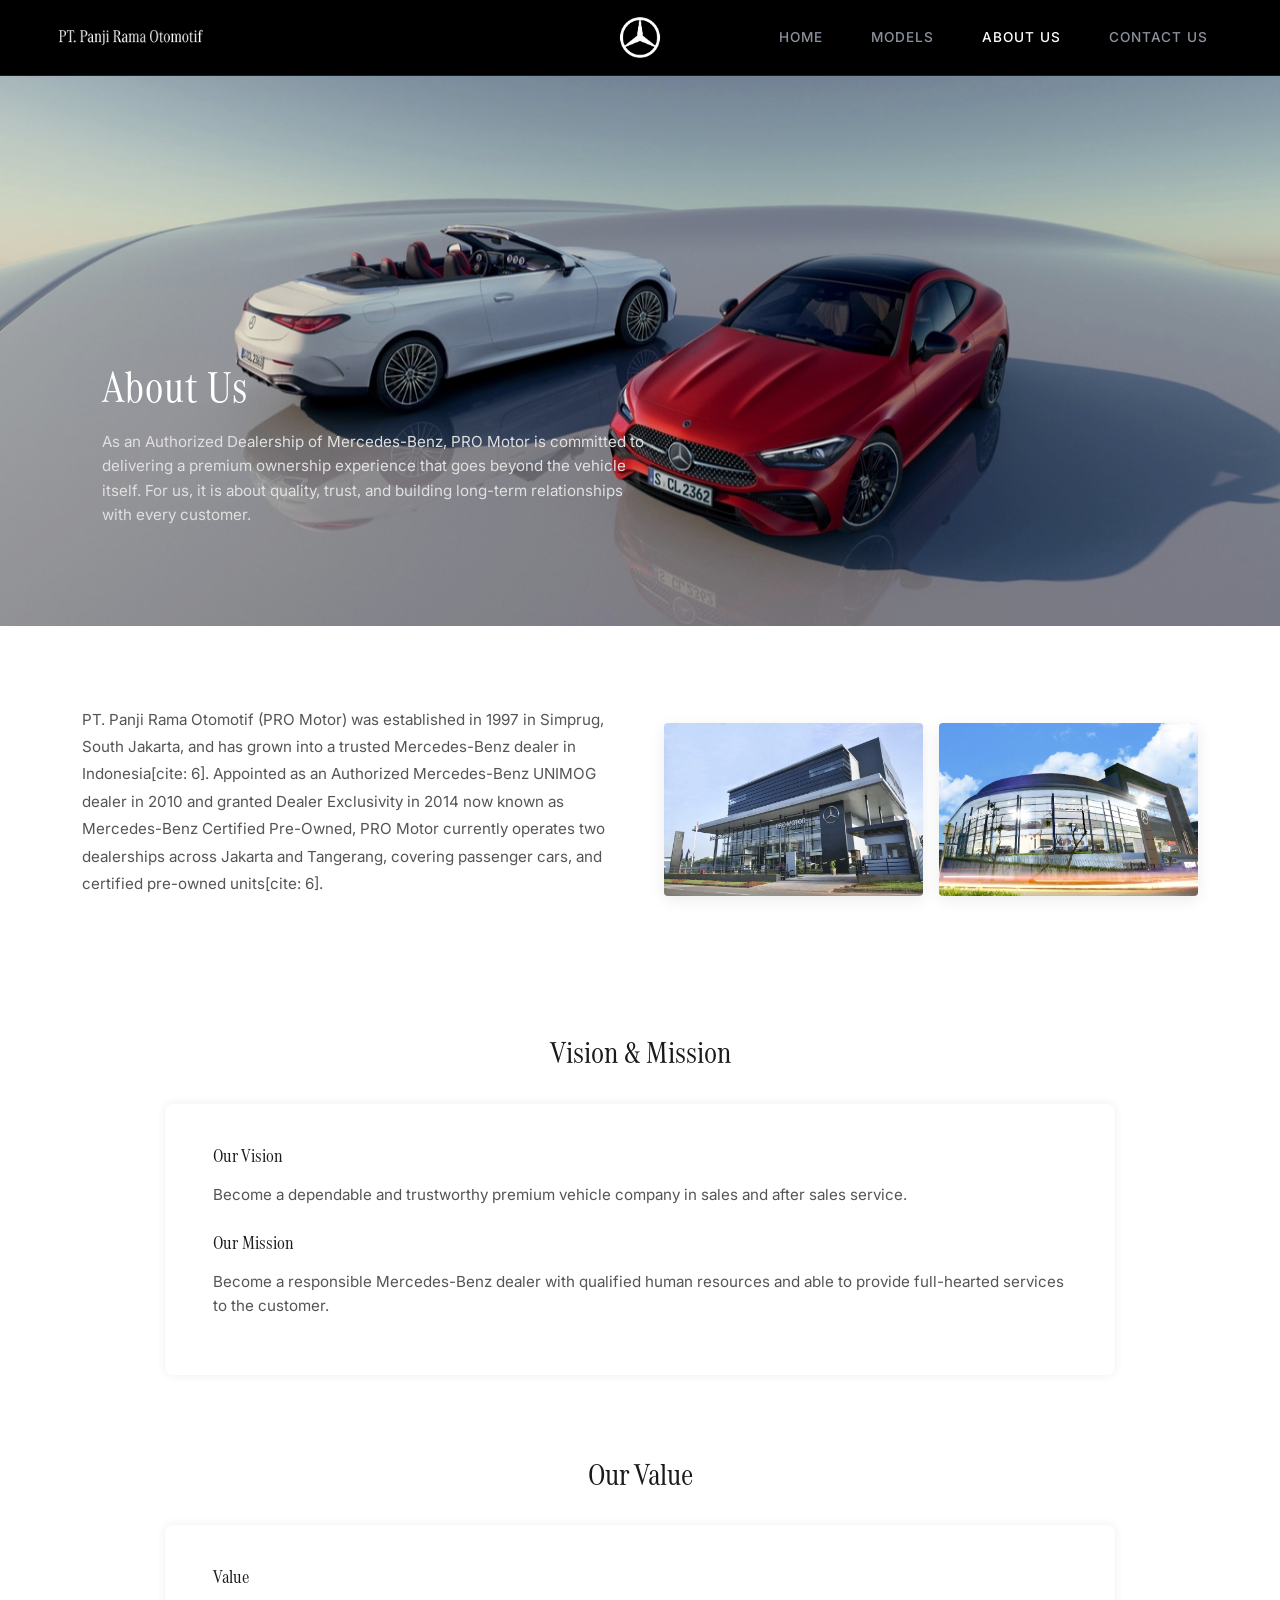
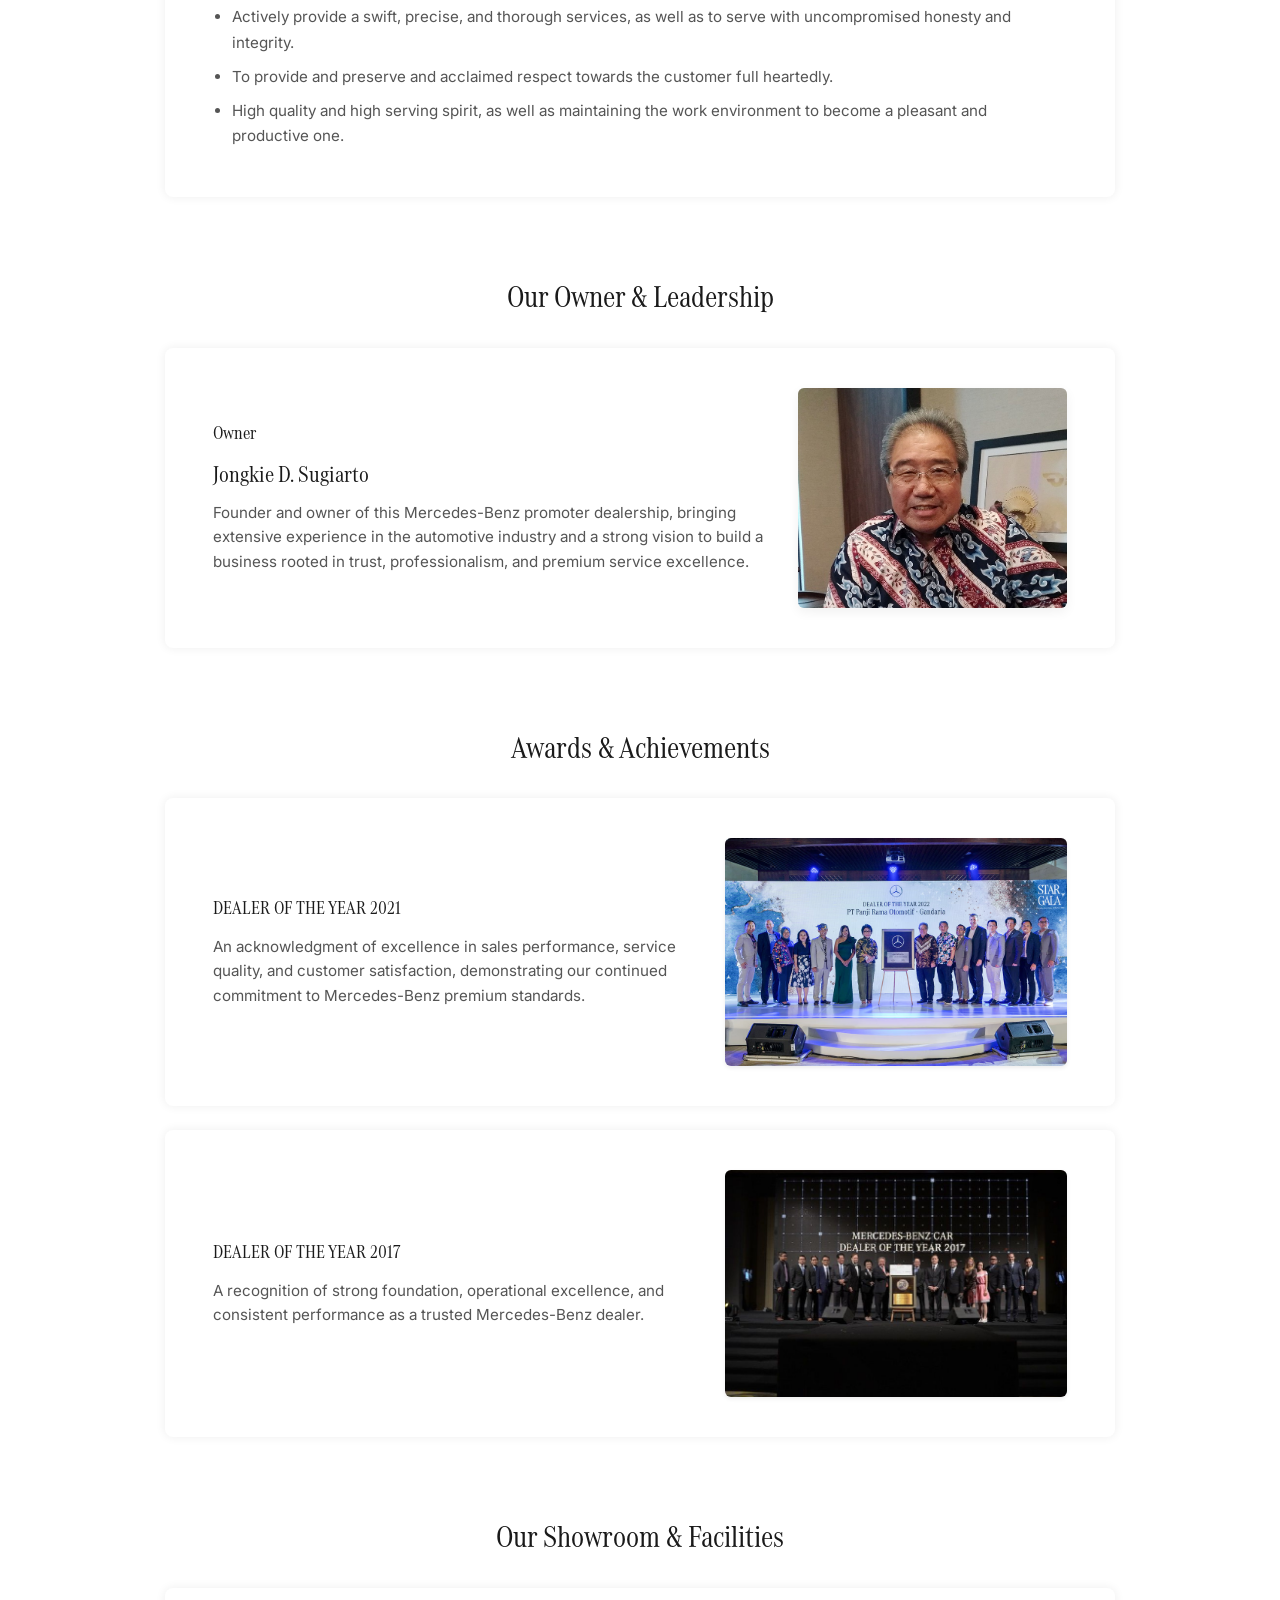
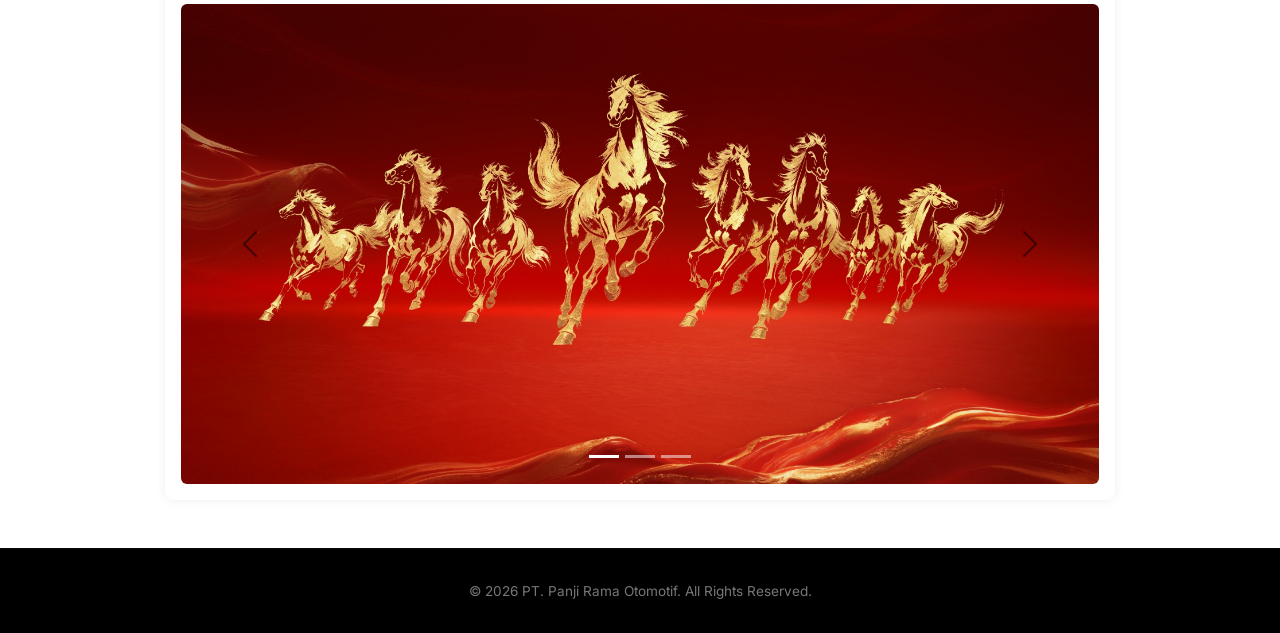
==== about.html @ bd9ba47b "add files adding files to repositories" ====
<!DOCTYPE html>
<html lang="id">
<head>
    <meta charset="UTF-8">
    <meta name="viewport" content="width=device-width, initial-scale=1.0">
    <title>About Us | PT. Panji Rama Otomotif</title>
    <!-- Bootstrap 5 CSS -->
    <link href="https://cdn.jsdelivr.net/npm/bootstrap@5.3.2/dist/css/bootstrap.min.css" rel="stylesheet">
    <!-- FontAwesome Icons -->
    <link rel="stylesheet" href="https://cdnjs.cloudflare.com/ajax/libs/font-awesome/6.4.2/css/all.min.css">
    <!-- Google Fonts -->
    <link href="https://fonts.googleapis.com/css2?family=Cinzel:wght@500;700&family=Inter:wght@300;400;500;600&display=swap" rel="stylesheet">
    
    <!-- Multi-CSS Setup: Global/Home CSS first, then About-specific CSS -->
    <link rel="stylesheet" href="style.css">
    <link rel="stylesheet" href="about.css">
</head>
<body id="about-page">

    <!-- Navbar (Konsisten dengan Home & Models) -->
    <nav class="navbar navbar-expand-lg navbar-custom sticky-top">
        <div class="container-fluid px-4">
            <a class="navbar-brand d-flex align-items-center gap-2" href="index.html">
                <img src="assets/proputih.png" style="width: 150px;" alt="logo promotor">
            </a>

            <div class="d-none d-lg-flex position-absolute start-50 translate-middle-x">
                <img src="assets/LOGOSTAR-WHITE.png" style="width: 45px;" alt="logo star">
            </div>

            <div class="d-flex align-items-center gap-3 d-lg-none">
                <img src="assets/LOGOSTAR-WHITE.png" style="width: 30px;" alt="logo star">
                <button class="navbar-toggler border-0 shadow-none text-light" type="button" data-bs-toggle="collapse" data-bs-target="#navbarNav">
                    <i class="fa-solid fa-bars fs-4"></i>
                </button>
            </div>
        
           <div class="collapse navbar-collapse justify-content-end" id="navbarNav">
                <ul class="navbar-nav align-items-lg-center gap-lg-3">
                    <li class="nav-item">
                        <a class="nav-link" href="index.html">Home</a>
                    </li>
                    <li class="nav-item">
                        <a class="nav-link" href="models.html">Models</a>
                    </li>
                    <li class="nav-item">
                        <a class="nav-link active" href="about.html">About Us</a>
                    </li>
                    <li class="nav-item">
                        <a class="nav-link" href="contactus.html">Contact Us</a>
                    </li>
                </ul>
            </div>
        </div>
    </nav>

    <!-- Hero Banner Section -->
    <section class="about-hero">
        <img src="assets/banner2.jpg" alt="About Us Banner" onerror="this.src='https://placehold.co/1920x800/1a1a1a/ffffff?text=About+Us+Banner'">
        <div class="about-hero-content">
            <h1 class="about-hero-title">About Us</h1>
            <p class="about-hero-desc">
                As an Authorized Dealership of Mercedes-Benz, PRO Motor is committed to delivering a premium ownership experience that goes beyond the vehicle itself. For us, it is about quality, trust, and building long-term relationships with every customer.
            </p>
        </div>
    </section>

    <!-- Content Section: Company Profile & Dealer Photos -->
    <section class="about-content-section">
        <div class="container py-3">
            <div class="row align-items-center g-5">
                <div class="col-lg-6 about-text">
                    <p>
                        PT. Panji Rama Otomotif (PRO Motor) was established in 1997 in Simprug, South Jakarta, and has grown into a trusted Mercedes-Benz dealer in Indonesia[cite: 6]. Appointed as an Authorized Mercedes-Benz UNIMOG dealer in 2010 and granted Dealer Exclusivity in 2014 now known as Mercedes-Benz Certified Pre-Owned, PRO Motor currently operates two dealerships across Jakarta and Tangerang, covering passenger cars, and certified pre-owned units[cite: 6].
                    </p>
                </div>
                <div class="col-lg-6">
                    <div class="row g-3 dealer-img-container">
                        <div class="col-6">
                            <img src="assets/Gedung-bsd.jpeg" class="img-fluid w-100" alt="Pro-Motor BSD" onerror="this.src='https://placehold.co/400x300/e9ecef/212529?text=Pro-Motor+BSD'">
                        </div>
                        <div class="col-6">
                            <img src="assets/Gedung-gandaria.jpeg" class="img-fluid w-100" alt="Pro-Motor Gandaria" onerror="this.src='https://placehold.co/400x300/e9ecef/212529?text=Pro-Motor+Gandaria'">
                        </div>
                    </div>
                </div>
            </div>
        </div>
    </section>

    <!-- Vision & Mission Section -->
    <section class="about-section-container">
        <div class="container text-center">
            <h2 class="about-section-title">Vision & Mission</h2>
            <div class="content-box text-start">
                <div class="mb-4">
                    <h4 class="box-subheading">Our Vision</h4>
                    <p class="box-text">
                        Become a dependable and trustworthy premium vehicle company in sales and after sales service.
                    </p>
                </div>
                <div>
                    <h4 class="box-subheading">Our Mission</h4>
                    <p class="box-text">
                        Become a responsible Mercedes-Benz dealer with qualified human resources and able to provide full-hearted services to the customer.
                    </p>
                </div>
            </div>
        </div>
    </section>

    <!-- Our Value Section -->
    <section class="about-section-container">
        <div class="container text-center">
            <h2 class="about-section-title">Our Value</h2>
            <div class="content-box text-start">
                <h4 class="box-subheading">Value</h4>
                <ul class="value-list">
                    <li>Actively provide a swift, precise, and thorough services, as well as to serve with uncompromised honesty and integrity.</li>
                    <li>To provide and preserve and acclaimed respect towards the customer full heartedly.</li>
                    <li>High quality and high serving spirit, as well as maintaining the work environment to become a pleasant and productive one.</li>
                </ul>
            </div>
        </div>
    </section>

    <!-- Our Owner & Leadership Section -->
    <section class="about-section-container">
        <div class="container text-center">
            <h2 class="about-section-title">Our Owner & Leadership</h2>
            <div class="content-box text-start">
                <div class="row align-items-center">
                    <div class="col-lg-8 mb-3 mb-lg-0">
                        <h4 class="box-subheading">Owner</h4>
                        <h3 style="font-family: 'MBCorpoATittleCond-Regular', 'Cinzel', serif; font-size: 1.5rem; font-weight: 500; color: #1a1a1a; margin-bottom: 0.75rem;">Jongkie D. Sugiarto</h3>
                        <p class="box-text mb-0">
                            Founder and owner of this Mercedes-Benz promoter dealership, bringing extensive experience in the automotive industry and a strong vision to build a business rooted in trust, professionalism, and premium service excellence.
                        </p>
                    </div>
                    <div class="col-lg-4 text-center">
                        <img src="assets/Bpk-Jongkie-Sugiharto-32.jpeg" class="owner-img" alt="Jongkie D. Sugiarto" onerror="this.src='https://placehold.co/300x350/e9ecef/212529?text=Jongkie+D.+Sugiarto'">
                    </div>
                </div>
            </div>
        </div>
    </section>

    <!-- Awards & Achievements Section -->
    <section class="about-section-container">
        <div class="container text-center">
            <h2 class="about-section-title">Awards & Achievements</h2>
            <div class="content-box text-start mb-4">
                <div class="row align-items-center">
                    <div class="col-lg-7 mb-3 mb-lg-0">
                        <h3 class="box-subheading">DEALER OF THE YEAR 2021</h3>
                        <p class="box-text mb-0">
                            An acknowledgment of excellence in sales performance, service quality, and customer satisfaction, demonstrating our continued commitment to Mercedes-Benz premium standards.
                        </p>
                    </div>
                    <div class="col-lg-5">
                        <img src="assets/DOY-2022.jpg" class="img-fluid rounded shadow-sm" alt="Dealer of the Year 2021" onerror="this.src='https://placehold.co/400x250/e9ecef/212529?text=Dealer+2021'">
                    </div>
                </div>
            </div>
            <div class="content-box text-start">
                <div class="row align-items-center">
                    <div class="col-lg-7 mb-3 mb-lg-0">
                        <h3 class="box-subheading">DEALER OF THE YEAR 2017</h3>
                        <p class="box-text mb-0">
                            A recognition of strong foundation, operational excellence, and consistent performance as a trusted Mercedes-Benz dealer.
                        </p>
                    </div>
                    <div class="col-lg-5">
                        <img src="assets/DOY-2017.jpg" class="img-fluid rounded shadow-sm" alt="Dealer of the Year 2017" onerror="this.src='https://placehold.co/400x250/e9ecef/212529?text=Dealer+2017'">
                    </div>
                </div>
            </div>
        </div>
    </section>

    <!-- Our Showroom & Facilities Carousel Section -->
    <section class="about-section-container pb-5">
        <div class="container text-center">
            <h2 class="about-section-title">Our Showroom & Facilities</h2>
            <div class="content-box p-3">
                <div id="facilityCarousel" class="carousel slide showroom-carousel" data-bs-ride="carousel">
                    <div class="carousel-indicators">
                        <button type="button" data-bs-target="#facilityCarousel" data-bs-slide-to="0" class="active" aria-current="true" aria-label="Slide 1"></button>
                        <button type="button" data-bs-target="#facilityCarousel" data-bs-slide-to="1" aria-label="Slide 2"></button>
                        <button type="button" data-bs-target="#facilityCarousel" data-bs-slide-to="2" aria-label="Slide 3"></button>
                    </div>
                    <div class="carousel-inner">
                        <div class="carousel-item active">
                            <img src="assets/WhatsApp-Image-2026-01-26-at-13.37.45.jpeg" class="d-block w-100 rounded" alt="Showroom Facility 1" onerror="this.src='https://placehold.co/900x500/1a1a1a/ffffff?text=Showroom+Facility+1'">
                        </div>
                        <div class="carousel-item">
                            <img src="assets/bca-expo-2026_web_home-banner_1890x806-1.jpg" class="d-block w-100 rounded" alt="Showroom Facility 2" onerror="this.src='https://placehold.co/900x500/1a1a1a/ffffff?text=Showroom+Facility+2'">
                        </div>
                        <div class="carousel-item">
                            <img src="assets/l-intro-1681848026.jpg" class="d-block w-100 rounded" alt="Showroom Facility 3" onerror="this.src='https://placehold.co/900x500/1a1a1a/ffffff?text=Showroom+Facility+3'">
                        </div>
                    </div>
                    <button class="carousel-control-prev" type="button" data-bs-target="#facilityCarousel" data-bs-slide="prev">
                        <span class="carousel-control-prev-icon" aria-hidden="true"></span>
                        <span class="visually-hidden">Previous</span>
                    </button>
                    <button class="carousel-control-next" type="button" data-bs-target="#facilityCarousel" data-bs-slide="next">
                        <span class="carousel-control-next-icon" aria-hidden="true"></span>
                        <span class="visually-hidden">Next</span>
                    </button>
                </div>
            </div>
        </div>
    </section>

    <!-- Footer (Konsisten dengan Home & Models) -->
    <footer>
        <div class="container text-center">
            <p class="mb-0">&copy; 2026 PT. Panji Rama Otomotif. All Rights Reserved.</p>
        </div>
    </footer>

    <!-- Bootstrap JS Bundle -->
    <script src="https://cdn.jsdelivr.net/npm/bootstrap@5.3.2/dist/js/bootstrap.bundle.min.js"></script>
</body>
</html>
---- style.css ----
:root {
            --bg-dark: #000000;
            --text-gold: #c5a880;
            --card-gray: #6c757d;
        }

        body {
            font-family: 'Inter', sans-serif;
            background-color: #ffffff;
            color: #212529;
            overflow-x: hidden;
        }

        @font-face {
            font-family: 'MBCorpoATittleCond-Regular';
            src: url('fonts/MBCorpoATitleCond-Regular.otf') format('opentype');
            font-weight: 300;
            font-style: normal;
        }



        /* Navbar Styling matching screenshot */
        .navbar-custom {
            background-color: var(--bg-dark);
            padding: 1.2rem 2rem;
            border-bottom: 1px solid rgba(255, 255, 255, 0.1);
        }

        .navbar-custom .navbar-brand {
            font-family: 'Cinzel', serif;
            color: #ffffff;
            font-size: 1.25rem;
            letter-spacing: 0.5px;
        }

        .navbar-custom .nav-link {
            color: #8c929d !important;
            font-size: 0.85rem;
            text-transform: uppercase;
            letter-spacing: 1px;
            font-weight: 500;
            transition: color 0.3s ease;
            padding: 0.5rem 1rem !important;
        }

        .navbar-custom .nav-link:hover,
        .navbar-custom .nav-link.active {
            color: #ffffff !important;
        }

        /* Main Carousel (10 seconds interval) */
        /* Main Carousel (Rasio 16:9 agar tidak terpotong) */
.hero-carousel .carousel-item {
    position: relative;
    width: 100%;
    padding-bottom: 56.25%; /* Rasio 16:9 (9 / 16 = 56.25%) */
    overflow: hidden;
}

.hero-carousel .carousel-item img {
    position: absolute;
    top: 0;
    left: 0;
    width: 100%;
    height: 100%;
    object-fit: contain; /* Memastikan gambar tampil utuh tanpa terpotong */
    filter: brightness(0.9);
}


        /* Models Section */

        /* Mengurangi jarak vertikal antar baris model mobil agar lebih compact */
        .models-section-row, 
        #models .row.align-items-center {
            margin-bottom: 2rem !important;
            padding-bottom: 2rem !important;
        }

/* Mengatur ulang padding section models secara keseluruhan */
        #models {
            padding-top: 3rem !important;
            padding-bottom: 3rem !important;
        }
        .models-header {
            font-family: 'MBCorpoATittleCond-Regular', sans-serif;
            font-weight: 500;
            color: #1a1a1a;
            font-size: 2.2rem;
            letter-spacing: 1px;
        }

        .model-title {
            font-family: 'MBCorpoATittleCond-Regular', sans-serif;
            font-size: 1.75rem;
            font-weight: 300;
            color: #1a1a1a;
        }

        .model-desc {
            color: #555555;
            font-size: 0.95rem;
            line-height: 1.6;
            max-width: 450px;
        }

        .banner-section {
           position: relative;
            width: 100vw;
            left: 50%;
            right: 50%;
            margin-left: -50vw;
            margin-right: -50vw;
            padding-bottom: 37.5%; /* Rasio 1920:720 */
            overflow: hidden;
            background-color: #000;
}

        .banner-section img {
            position: absolute;
            top: 0;
            left: 0;
            width: 100%;
            height: 100%;
            object-fit: cover;
        }

        /* Custom Show More Button */
        .btn-custom-dark {
            background-color: #636e72;
            color: #ffffff;
            border: none;
            padding: 0.55rem 1.75rem;
            font-size: 0.9rem;
            font-weight: 500;
            border-radius: 2px;
            transition: all 0.3s ease;
            text-decoration: none;
            display: inline-block;
        }

        .btn-custom-dark:hover {
            background-color: #2d3436;
            color: #ffffff;
            transform: translateY(-2px);
        }

        /* Sub-carousels styling */
        .sub-carousel img {
            max-height: 280px;
            object-fit: contain;
            transition: transform 0.5s ease;
        }

        .carousel-control-prev-icon,
        .carousel-control-next-icon {
            filter: invert(1);
        }

        /* Contact Section */
        .contact-section {
            background-color: #000000;
            color: #ffffff;
            padding: 5rem 0;
            border-top: 1px solid rgba(255, 255, 255, 0.1);
        }

        .btn-whatsapp {
            background-color: #25d366;
            color: #fff;
            font-weight: 600;
            padding: 0.75rem 2rem;
            border-radius: 50rem;
            transition: all 0.3s ease;
            text-decoration: none;
            display: inline-flex;
            align-items: center;
            gap: 10px;
        }

        .btn-whatsapp:hover {
            background-color: #20ba5a;
            color: #fff;
            box-shadow: 0 8px 20px rgba(37, 211, 102, 0.4);
            transform: translateY(-2px);
        }

        footer {
            background-color: #000000;
            color: #777777;
            font-size: 0.85rem;
            padding: 2rem 0;
            border-top: 1px solid rgba(255, 255, 255, 0.05);
        }
        .carousel, .carousel-inner {
            position: relative;
            width: 100%;
        }
        /* CSS untuk memaksa aspect ratio 16:9 pada Carousel Item */
.carousel-item-fixed-ratio {
  position: relative;
  width: 100%;
  /* Teknik padding-bottom untuk menjaga rasio aspect (9 / 16 = 0.5625 = 56.25%) */
  padding-bottom: 56.25%; 
  overflow: hidden; /* Memastikan gambar yang keluar tidak terlihat */
}

.carousel-item-fixed-ratio img {
  position: absolute;
  top: 0;
  left: 0;
  width: 100%;
  height: 100%;
  /* Gunakan 'object-fit: cover;' agar gambar mengisi penuh area tanpa terdistorsi,
     atau gunakan 'object-fit: contain;' jika gambar harus terlihat seluruhnya meski ada ruang kosong (letterboxing) */
  object-fit: contain; 
}

/* ------------------------------------------------------------- /
/ TAMBAHAN CSS UNTUK LAYOUT OUR SERVICES (ZIG-ZAG 7 FOTO) & MAPS /
/ ------------------------------------------------------------- */

.services-grid {
display: grid;
grid-template-columns: repeat(2, 1fr);
gap: 30px;
}

.service-card {
position: relative;
border-radius: 4px;
overflow: hidden;
box-shadow: 0 4px 15px rgba(0,0,0,0.06);
background: #000;
}

.service-card img {
width: 100%;
height: 380px;
object-fit: cover;
transition: transform 0.6s ease;
opacity: 0.9;
}

.service-card:hover img {
transform: scale(1.03);
opacity: 1;
}

/* Kartu pertama dibuat memanjang ke bawah (vertikal besar) */
.service-card-large {
grid-row: span 2;
}

.service-card-large img {
height: 790px; /* Menyesuaikan tinggi 2 grid sejajar */
}

/* Kartu terakhir full width (span 2 kolom) */
.service-card-full {
grid-column: span 2;
}

.service-card-full img {
height: 420px;
}

/* Teks judul di atas gambar (overlay bawah kiri) */
.service-caption {
position: absolute;
bottom: 0;
left: 0;
right: 0;
padding: 25px;
background: linear-gradient(to top, rgba(0,0,0,0.85) 0%, rgba(0,0,0,0) 100%);
}

.service-title {
font-family: 'MBCorpoATittleCond-Regular', 'Cinzel', serif;
color: #ffffff;
font-size: 1.4rem;
font-weight: 400;
letter-spacing: 0.5px;
margin: 0;
text-shadow: 0 2px 4px rgba(0,0,0,0.5);
}

/* Responsif untuk layar mobile / tablet kecil */
@media (max-width: 992px) {
.services-grid {
grid-template-columns: 1fr;
}
.service-card-large {
grid-row: span 1;
}
.service-card-large img,
.service-card img {
height: 300px;
}
.service-card-full {
grid-column: span 1;
}
}



    /*    @media (min-width: 992px) and (max-width: 1200px) {
     Mengatur jarak menu sebelah kanan agar tidak terlalu dekat dengan tengah 
        .navbar-nav {
        gap: 1rem !important; 
        }*/
    /* Memperkecil sedikit ukuran logo tengah khusus di rentang layar iPad/tablet besar 
        .navbar .position-absolute img {
            width: 35px !important;
        }
        }*/
---- about.css ----
/* ==========================================================
   ABOUT US PAGE SPECIFIC STYLING (about.css)
   ========================================================== */

/* Hero Banner Section for About Page */
.about-hero {
    position: relative;
    width: 100%;
    overflow: hidden;
    background-color: #000;
}

.about-hero img {
    width: 100%;
    height: auto;
    max-height: 550px;
    object-fit: cover;
    filter: brightness(0.9);
}

.about-hero-content {
    position: absolute;
    bottom: 15%;
    left: 8%;
    color: #ffffff;
    max-width: 550px;
}

.about-hero-title {
    font-family: 'MBCorpoATittleCond-Regular', 'Cinzel', serif;
    font-size: 2.8rem;
    font-weight: 400;
    margin-bottom: 1rem;
    letter-spacing: 1px;
}

.about-hero-desc {
    font-size: 0.95rem;
    line-height: 1.6;
    color: #e0e0e0;
}

/* Content Layout (Text & Dealer Images) */
.about-content-section {
    padding: 4rem 0;
}

.about-text p {
    color: #555555;
    font-size: 0.95rem;
    line-height: 1.8;
}

.dealer-img-container img {
    border-radius: 4px;
    box-shadow: 0 4px 15px rgba(0,0,0,0.08);
    transition: transform 0.3s ease;
}

.dealer-img-container img:hover {
    transform: scale(1.02);
}

/* Section Headings & Box Containers (Centered with controlled width) */
.about-section-container {
    padding: 2.5rem 0;
}

.about-section-title {
    font-family: 'MBCorpoATittleCond-Regular', 'Cinzel', serif;
    font-size: 2rem;
    font-weight: 500;
    color: #1a1a1a;
    margin-bottom: 2rem;
}

.content-box {
    background-color: #ffffff;
    border: none; /* Hapus border garis solid */
    border-radius: 8px; /* Sedikit diluruskan lengkungannya biar mirip */
    padding: 2.5rem 3rem;
    /* Ubah jadi soft shadow yang tipis & menyebar */
    box-shadow: 0 0px 10px 1px rgba(0, 0, 0, 0.06); 
    max-width: 950px;
    margin: 0 auto;
}
.box-subheading {
    font-family: 'MBCorpoATittleCond-Regular', 'Cinzel', serif;
    font-size: 1.2rem;
    font-weight: 500;
    color: #1a1a1a;
    margin-bottom: 1rem;
}

.box-text {
    font-size: 0.95rem;
    color: #555555;
    line-height: 1.6;
}

/* Custom List Style for Our Value */
.value-list {
    padding-left: 1.2rem;
    color: #555555;
    font-size: 0.95rem;
    line-height: 1.7;
    margin-bottom: 0;
}

.value-list li {
    margin-bottom: 0.5rem;
}

/* Owner Section Specific */
.owner-img {
    border-radius: 6px;
    object-fit: cover;
    max-height: 220px;
    width: 100%;
    box-shadow: 0 4px 12px rgba(0,0,0,0.06);
}

/* Carousel Styling for Showroom & Facilities */
.showroom-carousel img {
    border-radius: 4px;
    max-height: 480px;
    object-fit: cover;
}

/* Responsive adjustment */
@media (max-width: 992px) {
    .about-hero-content {
        left: 5%;
        bottom: 10%;
        padding-right: 5%;
    }
    .about-hero-title {
        font-size: 2rem;
    }
    .content-box {
        padding: 2rem;
        margin: 0 15px;
    }
}
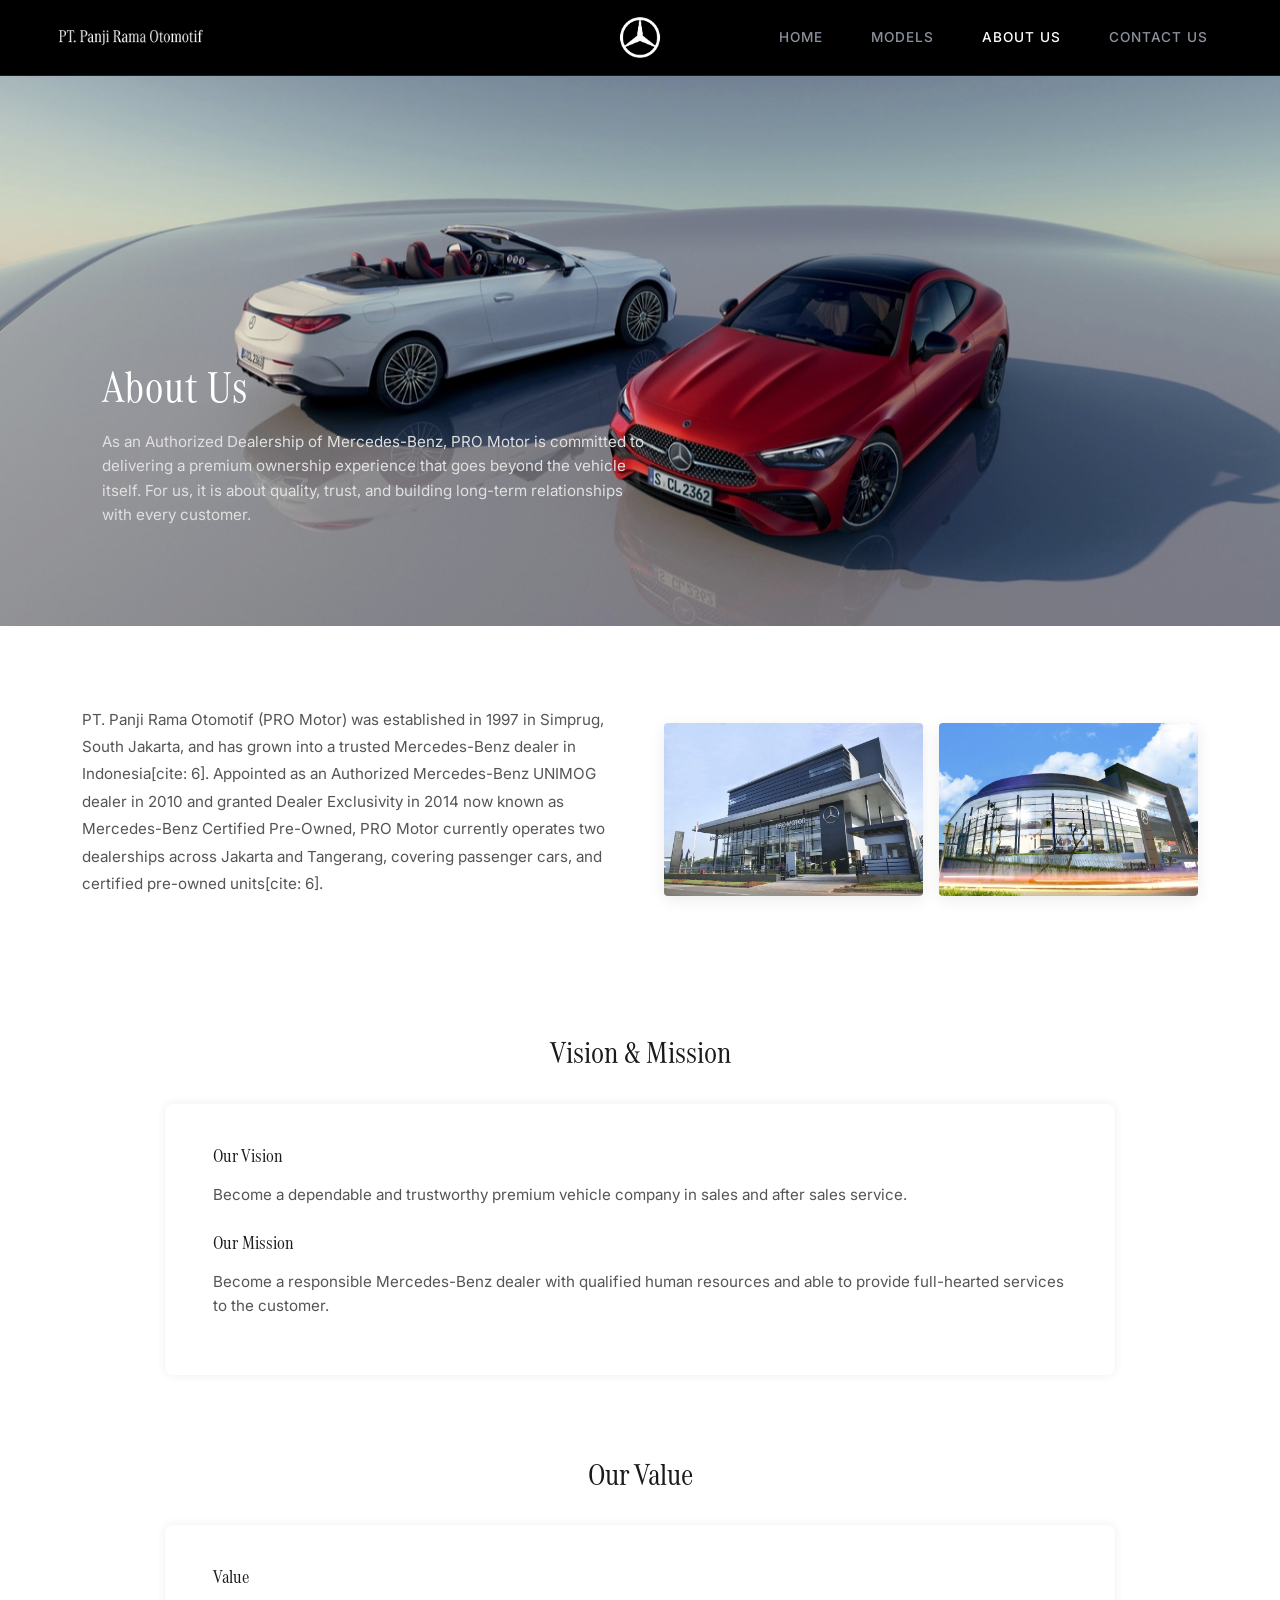
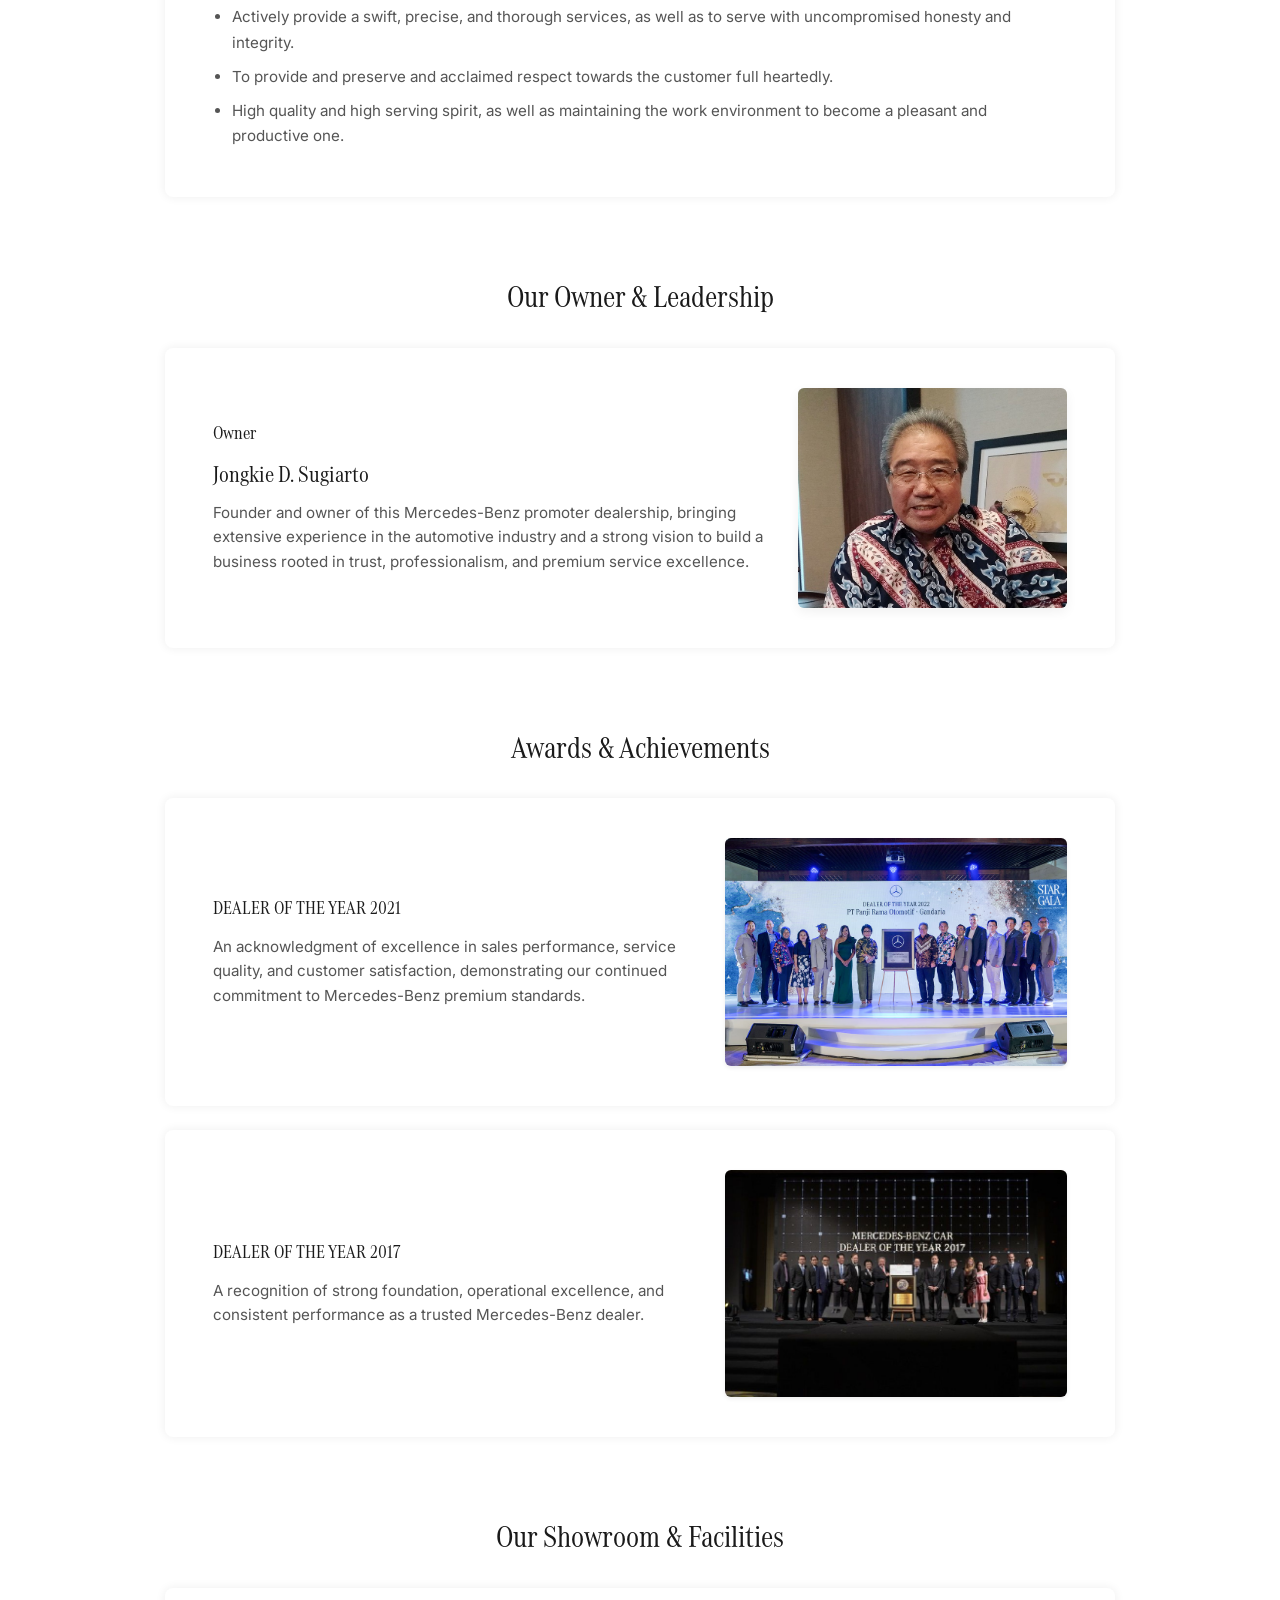
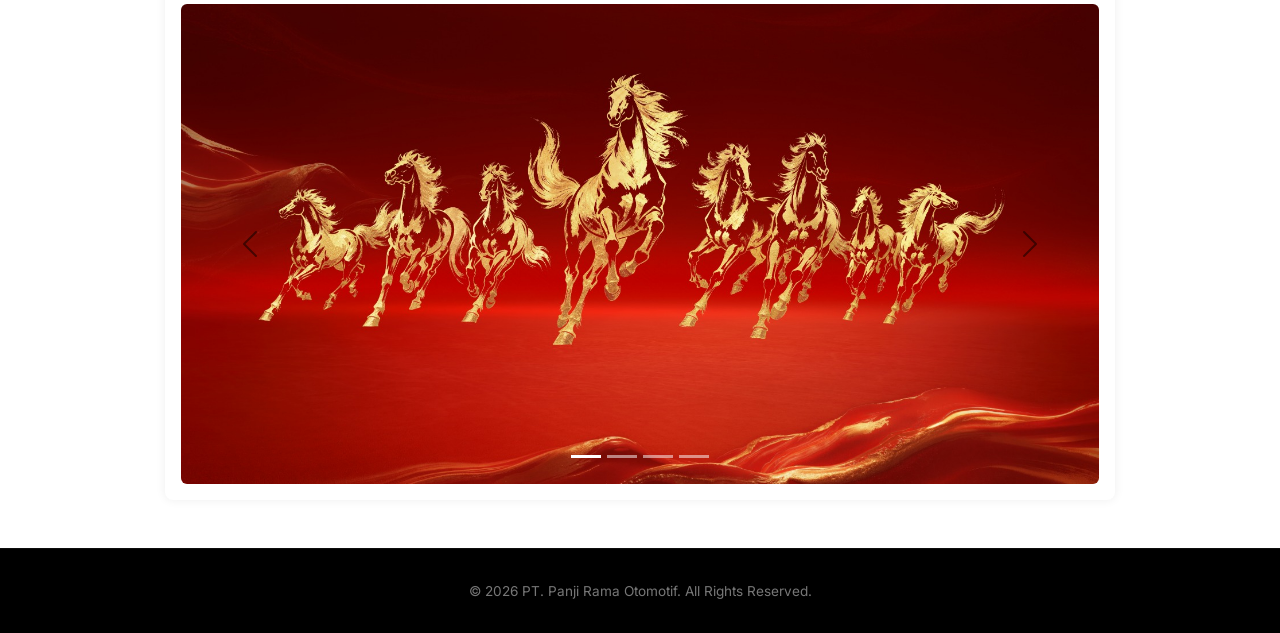
==== commit af9d490e: "add logo" ====
--- a/about.html
+++ b/about.html
@@ -4,6 +4,7 @@
     <meta charset="UTF-8">
     <meta name="viewport" content="width=device-width, initial-scale=1.0">
     <title>About Us | PT. Panji Rama Otomotif</title>
+    <link rel="icon" type="image/png" href="assets/HiRes - Logo PRO Motor.png">
     <!-- Bootstrap 5 CSS -->
     <link href="https://cdn.jsdelivr.net/npm/bootstrap@5.3.2/dist/css/bootstrap.min.css" rel="stylesheet">
     <!-- FontAwesome Icons -->
@@ -188,6 +189,8 @@
                         <button type="button" data-bs-target="#facilityCarousel" data-bs-slide-to="0" class="active" aria-current="true" aria-label="Slide 1"></button>
                         <button type="button" data-bs-target="#facilityCarousel" data-bs-slide-to="1" aria-label="Slide 2"></button>
                         <button type="button" data-bs-target="#facilityCarousel" data-bs-slide-to="2" aria-label="Slide 3"></button>
+                        <button type="button" data-bs-target="#facilityCarousel" data-bs-slide-to="3" aria-label="Slide 4"></button>
+
                     </div>
                     <div class="carousel-inner">
                         <div class="carousel-item active">
@@ -198,6 +201,9 @@
                         </div>
                         <div class="carousel-item">
                             <img src="assets/l-intro-1681848026.jpg" class="d-block w-100 rounded" alt="Showroom Facility 3" onerror="this.src='https://placehold.co/900x500/1a1a1a/ffffff?text=Showroom+Facility+3'">
+                        </div>
+                        <div class="carousel-item">
+                            <img src="assets/AMG-A-35.png" class="d-block w-100 rounded" alt="Showroom Facility 3" onerror="this.src='https://placehold.co/900x500/1a1a1a/ffffff?text=Showroom+Facility+3'">
                         </div>
                     </div>
                     <button class="carousel-control-prev" type="button" data-bs-target="#facilityCarousel" data-bs-slide="prev">
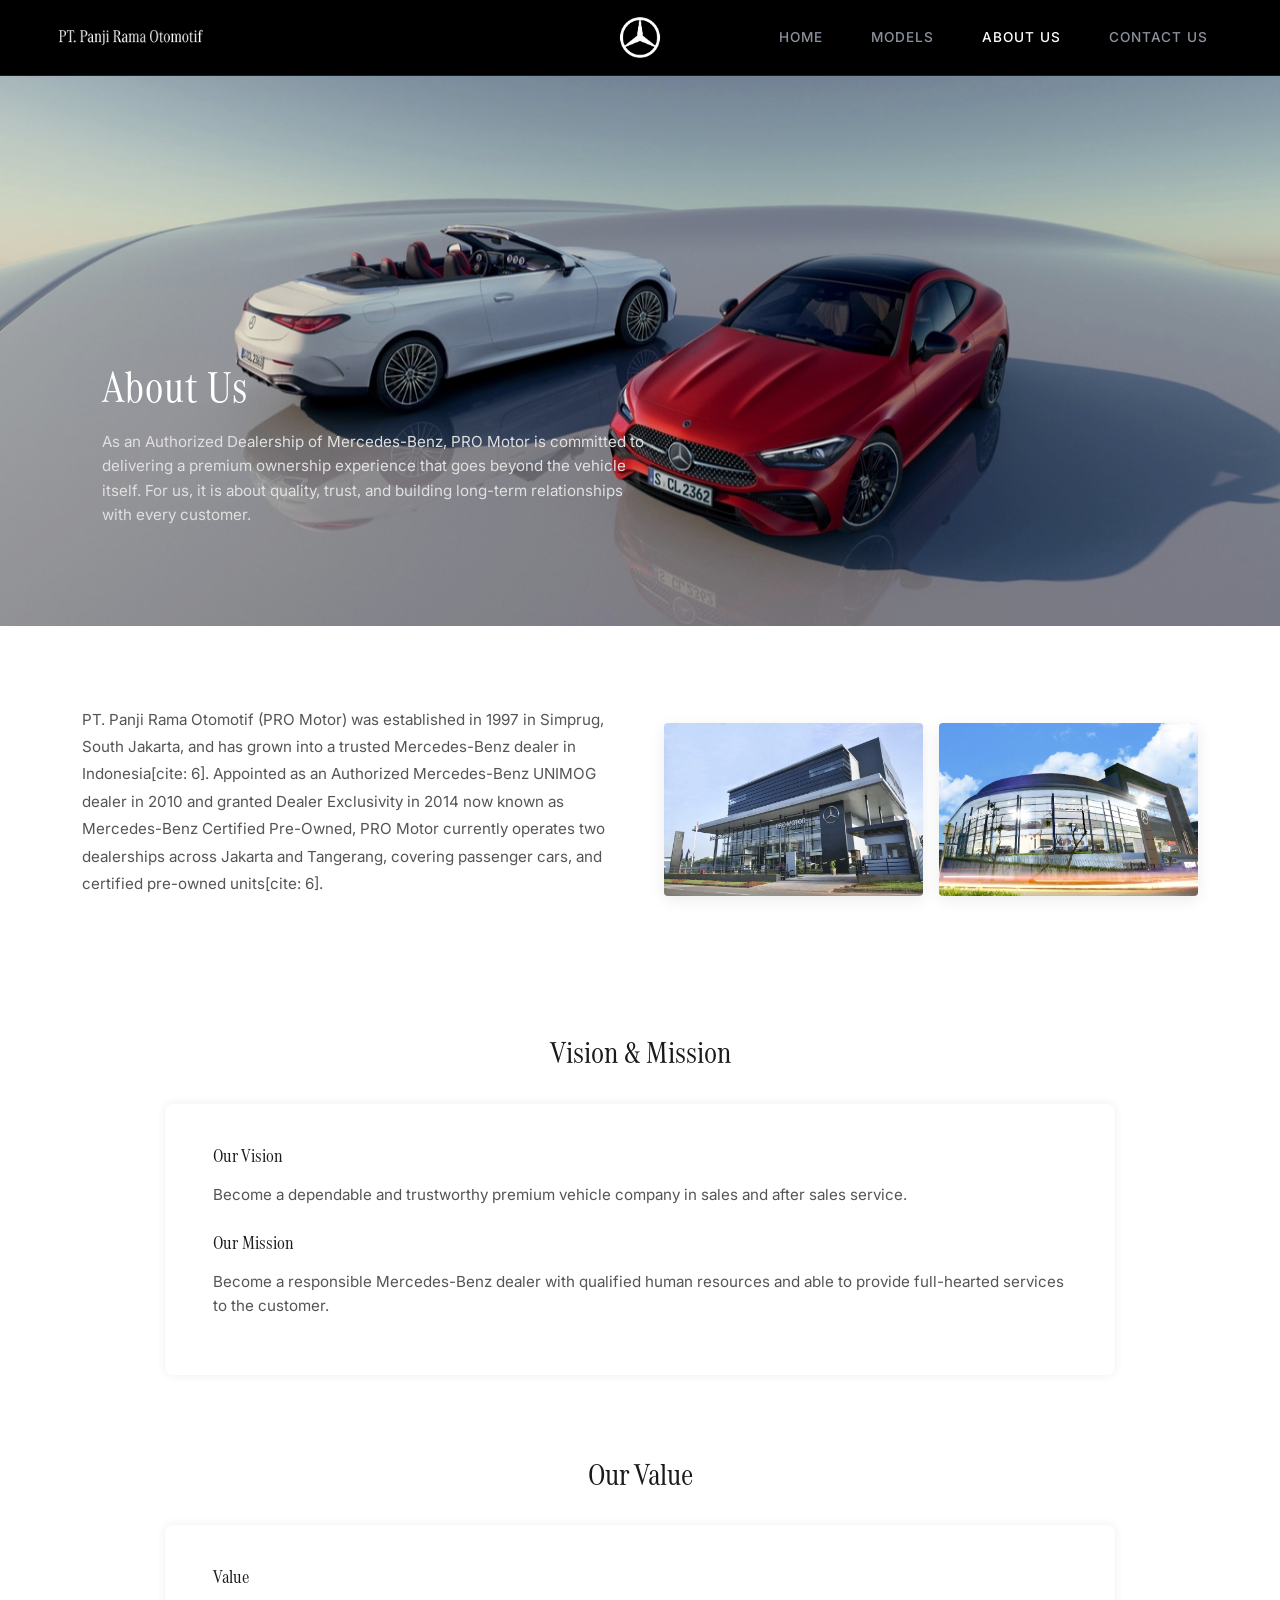
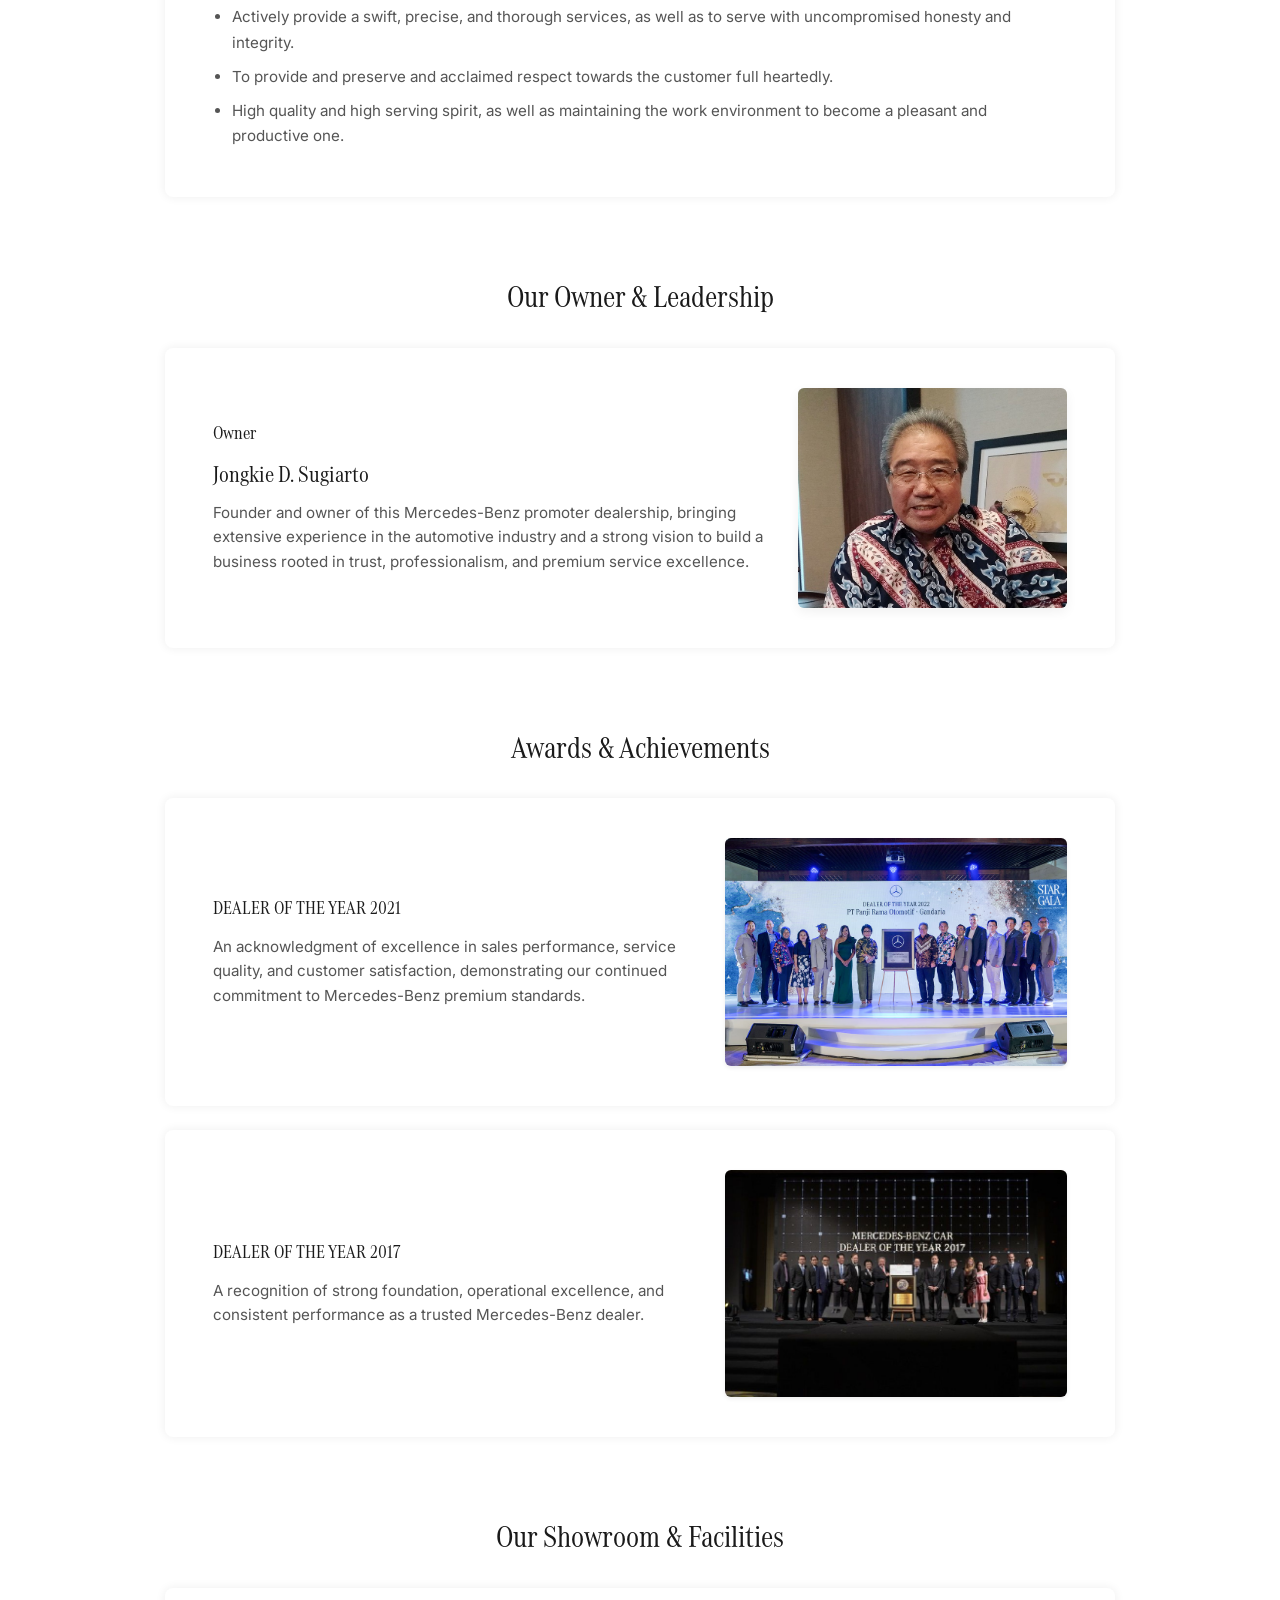
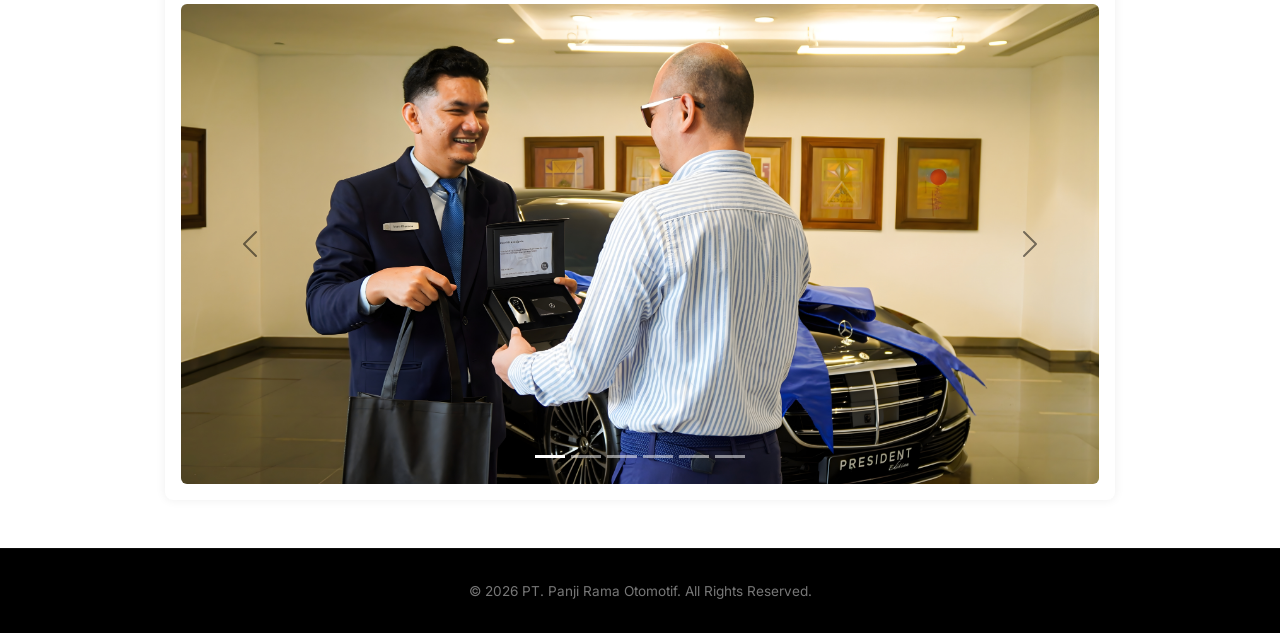
==== commit 2fad90ea: "fixed" ====
--- a/about.html
+++ b/about.html
@@ -190,20 +190,29 @@
                         <button type="button" data-bs-target="#facilityCarousel" data-bs-slide-to="1" aria-label="Slide 2"></button>
                         <button type="button" data-bs-target="#facilityCarousel" data-bs-slide-to="2" aria-label="Slide 3"></button>
                         <button type="button" data-bs-target="#facilityCarousel" data-bs-slide-to="3" aria-label="Slide 4"></button>
+                        <button type="button" data-bs-target="#facilityCarousel" data-bs-slide-to="4" aria-label="Slide 5"></button>
+                        <button type="button" data-bs-target="#facilityCarousel" data-bs-slide-to="5" aria-label="Slide 6"></button>
+
 
                     </div>
                     <div class="carousel-inner">
                         <div class="carousel-item active">
-                            <img src="assets/WhatsApp-Image-2026-01-26-at-13.37.45.jpeg" class="d-block w-100 rounded" alt="Showroom Facility 1" onerror="this.src='https://placehold.co/900x500/1a1a1a/ffffff?text=Showroom+Facility+1'">
-                        </div>
-                        <div class="carousel-item">
-                            <img src="assets/bca-expo-2026_web_home-banner_1890x806-1.jpg" class="d-block w-100 rounded" alt="Showroom Facility 2" onerror="this.src='https://placehold.co/900x500/1a1a1a/ffffff?text=Showroom+Facility+2'">
-                        </div>
-                        <div class="carousel-item">
-                            <img src="assets/l-intro-1681848026.jpg" class="d-block w-100 rounded" alt="Showroom Facility 3" onerror="this.src='https://placehold.co/900x500/1a1a1a/ffffff?text=Showroom+Facility+3'">
-                        </div>
-                        <div class="carousel-item">
-                            <img src="assets/AMG-A-35.png" class="d-block w-100 rounded" alt="Showroom Facility 3" onerror="this.src='https://placehold.co/900x500/1a1a1a/ffffff?text=Showroom+Facility+3'">
+                            <img src="assets/16.-DELIVERY-ROOM.jpg" class="d-block w-100 rounded" alt="Showroom Facility 1" onerror="this.src='https://placehold.co/900x500/1a1a1a/ffffff?text=Showroom+Facility+1'">
+                        </div>
+                        <div class="carousel-item">
+                            <img src="assets/11-DSC07787.jpg" class="d-block w-100 rounded" alt="Showroom Facility 2" onerror="this.src='https://placehold.co/900x500/1a1a1a/ffffff?text=Showroom+Facility+2'">
+                        </div>
+                        <div class="carousel-item">
+                            <img src="assets/18.-WORKING-BAY.jpg" class="d-block w-100 rounded" alt="Showroom Facility 3" onerror="this.src='https://placehold.co/900x500/1a1a1a/ffffff?text=Showroom+Facility+3'">
+                        </div>
+                        <div class="carousel-item">
+                            <img src="assets/9-DSC07815.jpg" class="d-block w-100 rounded" alt="Showroom Facility 3" onerror="this.src='https://placehold.co/900x500/1a1a1a/ffffff?text=Showroom+Facility+3'">
+                        </div>
+                        <div class="carousel-item">
+                            <img src="assets/8-DSC07834.jpg" class="d-block w-100 rounded" alt="Showroom Facility 3" onerror="this.src='https://placehold.co/900x500/1a1a1a/ffffff?text=Showroom+Facility+3'">
+                        </div>
+                        <div class="carousel-item">
+                            <img src="assets/7-DSC07854.jpg" class="d-block w-100 rounded" alt="Showroom Facility 3" onerror="this.src='https://placehold.co/900x500/1a1a1a/ffffff?text=Showroom+Facility+3'">
                         </div>
                     </div>
                     <button class="carousel-control-prev" type="button" data-bs-target="#facilityCarousel" data-bs-slide="prev">
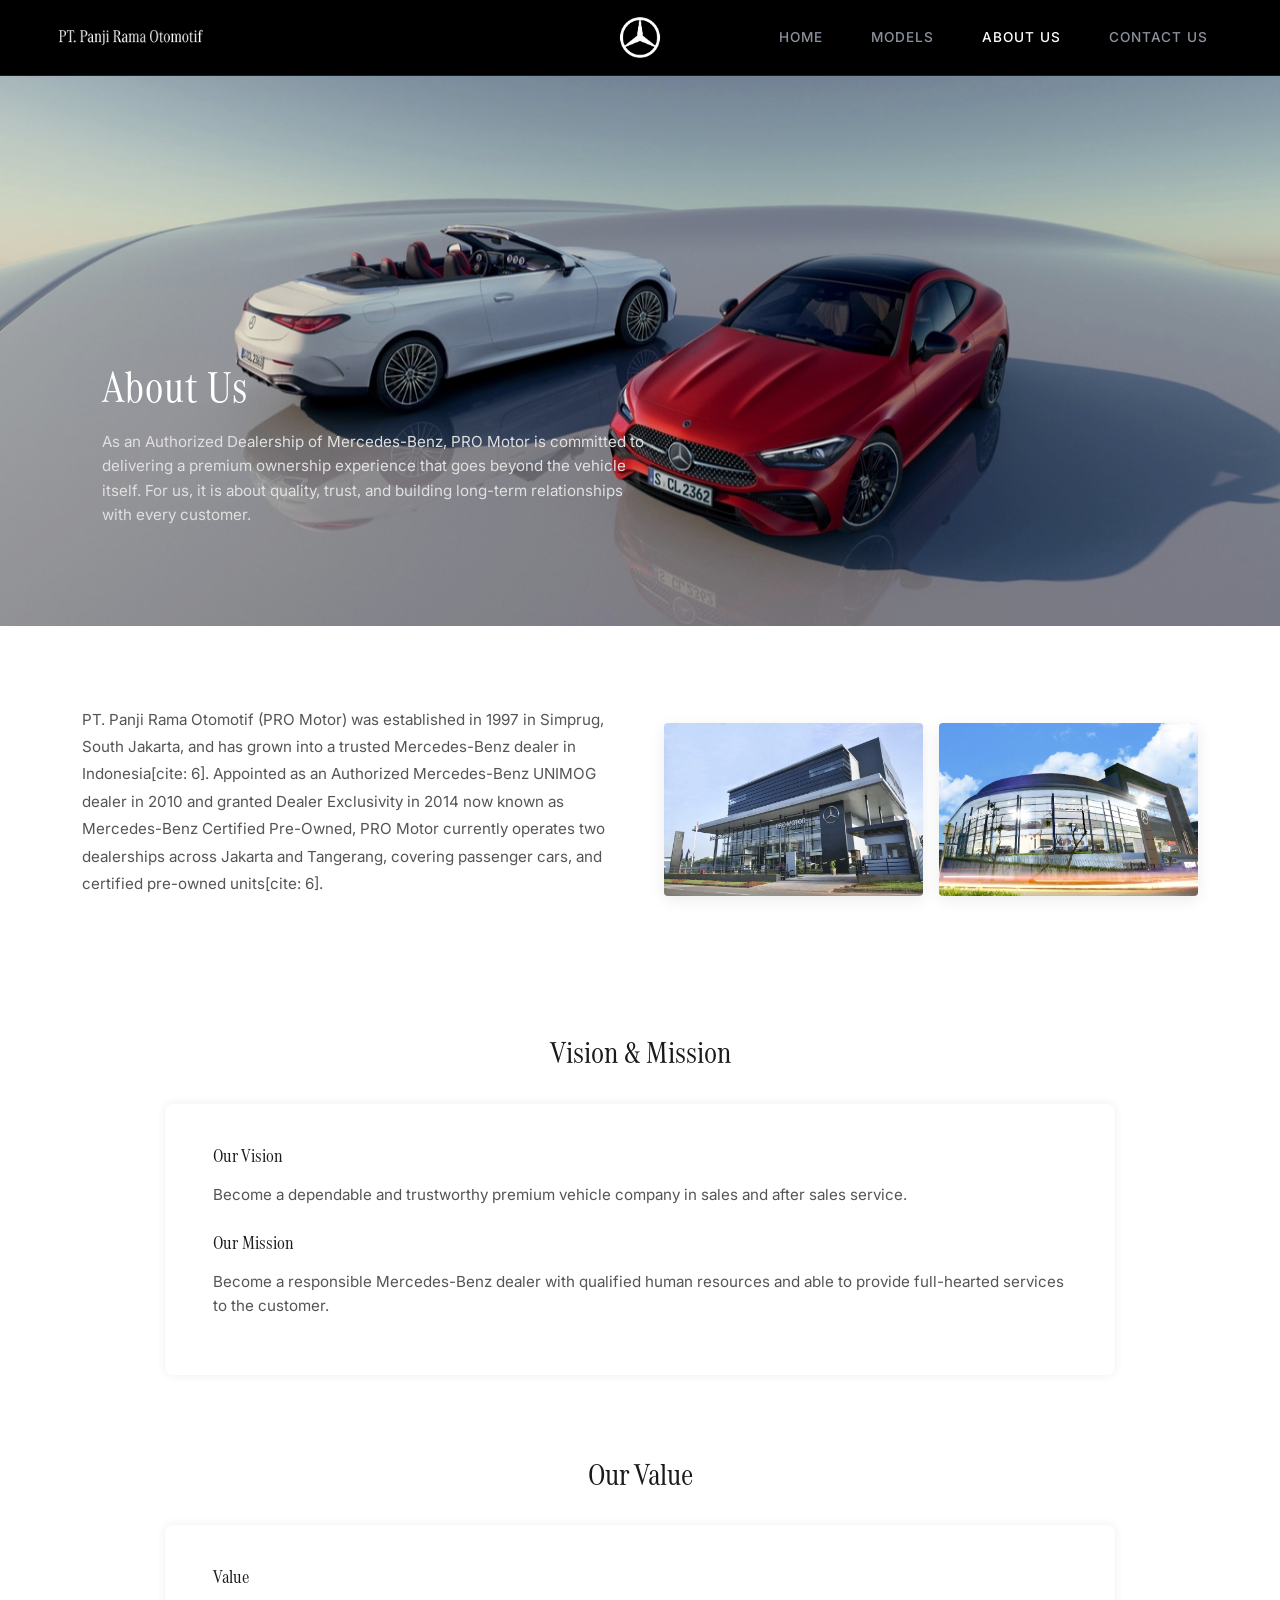
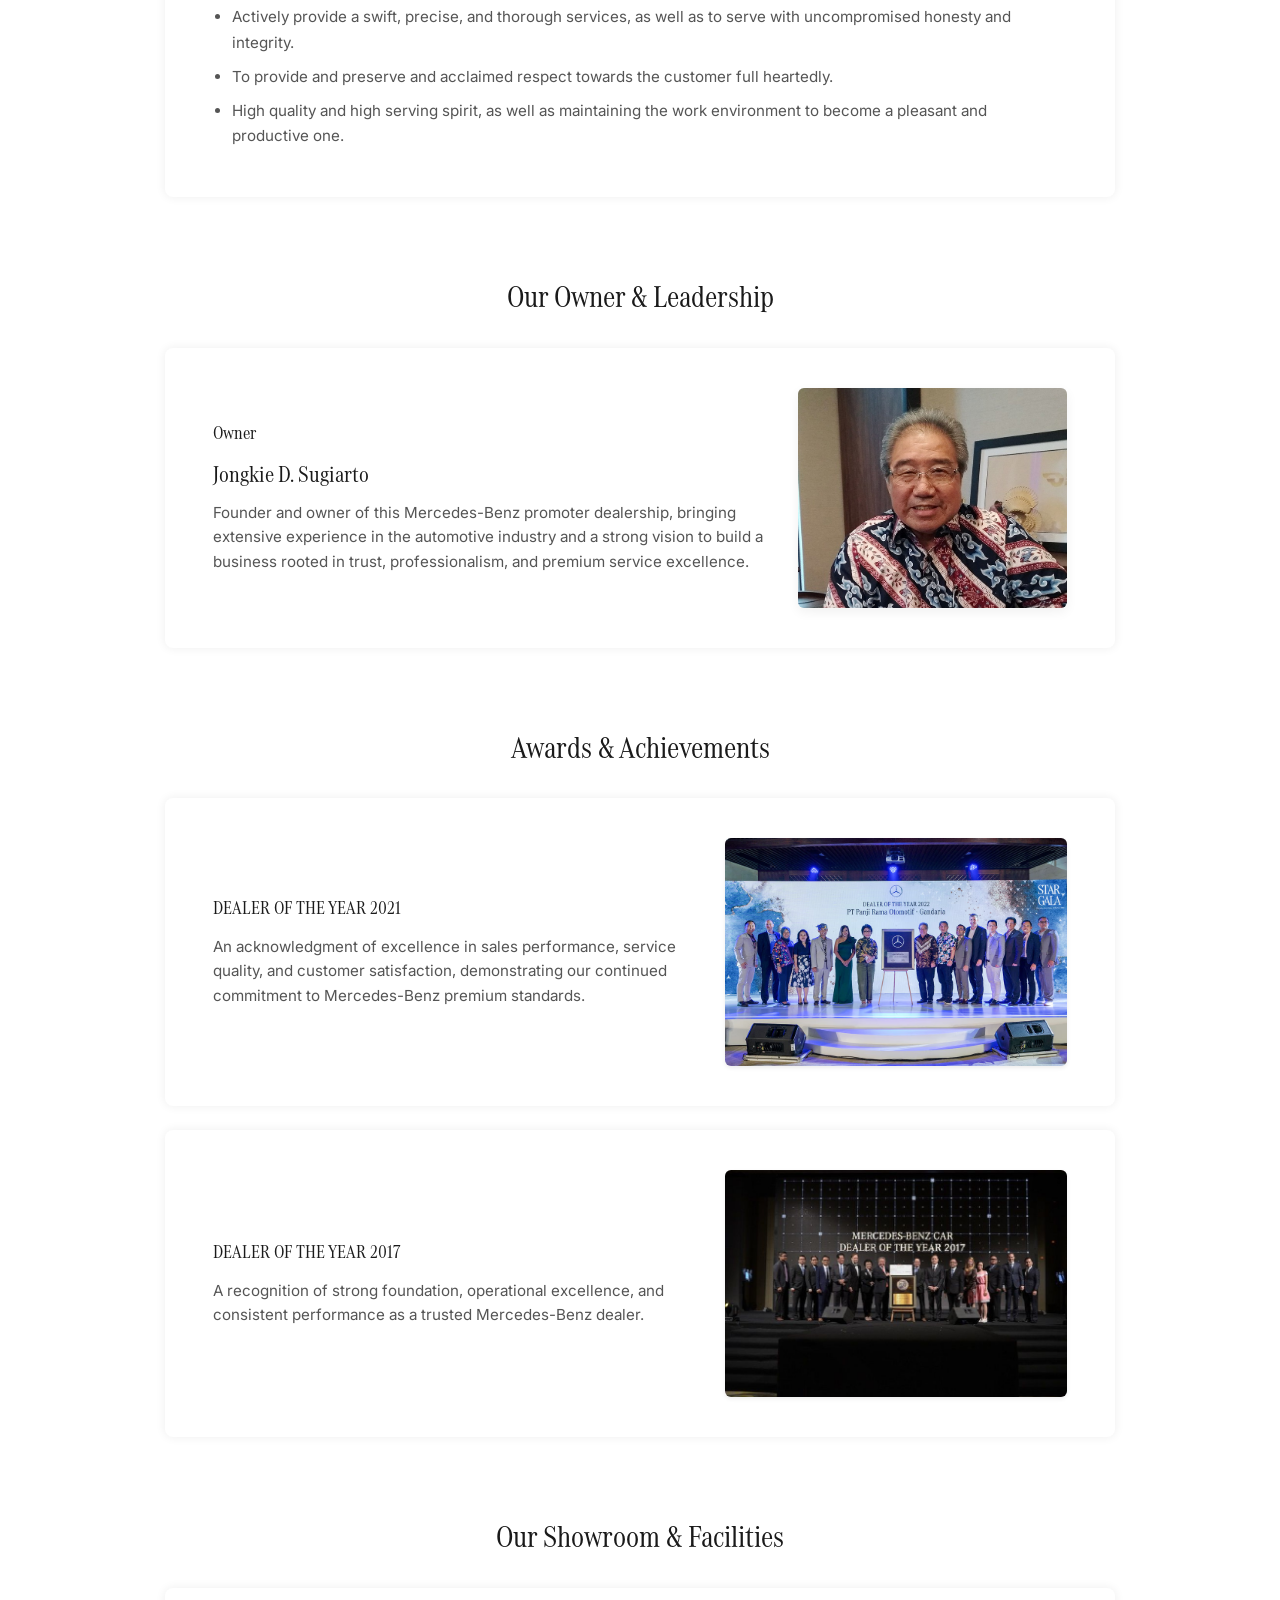
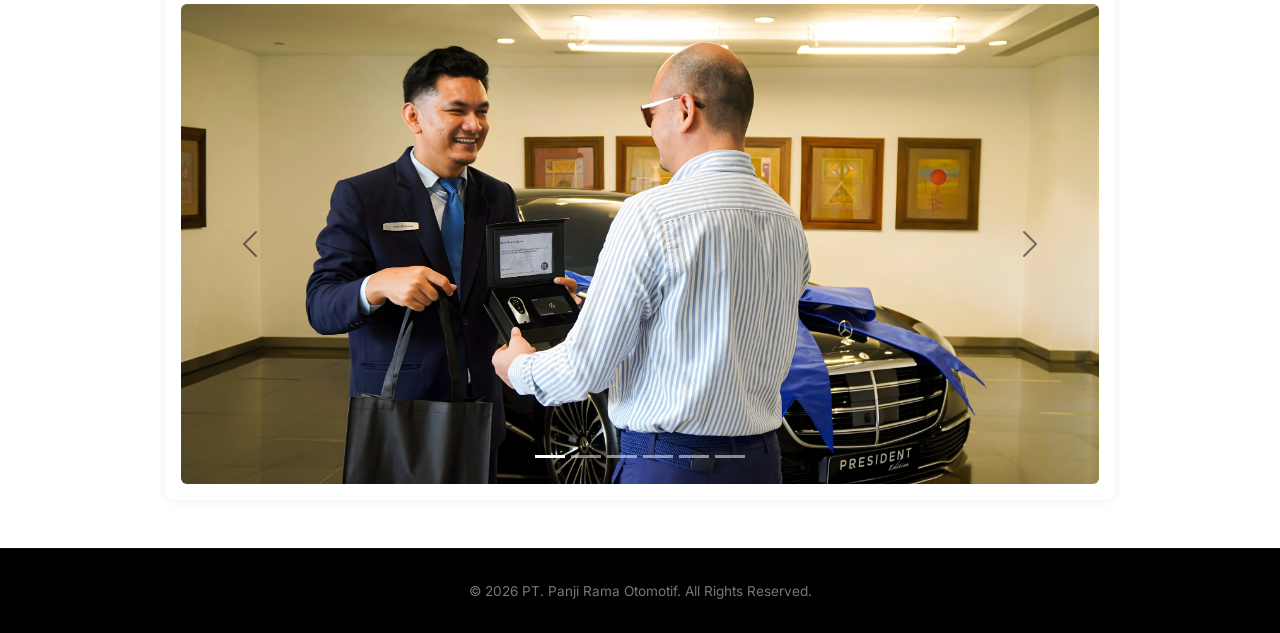
==== commit c98e9108: "update" ====
--- a/about.html
+++ b/about.html
@@ -197,22 +197,22 @@
                     </div>
                     <div class="carousel-inner">
                         <div class="carousel-item active">
-                            <img src="assets/16.-DELIVERY-ROOM.jpg" class="d-block w-100 rounded" alt="Showroom Facility 1" onerror="this.src='https://placehold.co/900x500/1a1a1a/ffffff?text=Showroom+Facility+1'">
-                        </div>
-                        <div class="carousel-item">
-                            <img src="assets/11-DSC07787.jpg" class="d-block w-100 rounded" alt="Showroom Facility 2" onerror="this.src='https://placehold.co/900x500/1a1a1a/ffffff?text=Showroom+Facility+2'">
-                        </div>
-                        <div class="carousel-item">
-                            <img src="assets/18.-WORKING-BAY.jpg" class="d-block w-100 rounded" alt="Showroom Facility 3" onerror="this.src='https://placehold.co/900x500/1a1a1a/ffffff?text=Showroom+Facility+3'">
-                        </div>
-                        <div class="carousel-item">
-                            <img src="assets/9-DSC07815.jpg" class="d-block w-100 rounded" alt="Showroom Facility 3" onerror="this.src='https://placehold.co/900x500/1a1a1a/ffffff?text=Showroom+Facility+3'">
-                        </div>
-                        <div class="carousel-item">
-                            <img src="assets/8-DSC07834.jpg" class="d-block w-100 rounded" alt="Showroom Facility 3" onerror="this.src='https://placehold.co/900x500/1a1a1a/ffffff?text=Showroom+Facility+3'">
-                        </div>
-                        <div class="carousel-item">
-                            <img src="assets/7-DSC07854.jpg" class="d-block w-100 rounded" alt="Showroom Facility 3" onerror="this.src='https://placehold.co/900x500/1a1a1a/ffffff?text=Showroom+Facility+3'">
+                            <img src="assets/16.-DELIVERY-ROOM.webp" class="d-block w-100 rounded" alt="Showroom Facility 1" onerror="this.src='https://placehold.co/900x500/1a1a1a/ffffff?text=Showroom+Facility+1'">
+                        </div>
+                        <div class="carousel-item">
+                            <img src="assets/11-DSC07787.webp" class="d-block w-100 rounded" alt="Showroom Facility 2" onerror="this.src='https://placehold.co/900x500/1a1a1a/ffffff?text=Showroom+Facility+2'">
+                        </div>
+                        <div class="carousel-item">
+                            <img src="assets/18.-WORKING-BAY.webp" class="d-block w-100 rounded" alt="Showroom Facility 3" onerror="this.src='https://placehold.co/900x500/1a1a1a/ffffff?text=Showroom+Facility+3'">
+                        </div>
+                        <div class="carousel-item">
+                            <img src="assets/9-DSC07815.webp" class="d-block w-100 rounded" alt="Showroom Facility 3" onerror="this.src='https://placehold.co/900x500/1a1a1a/ffffff?text=Showroom+Facility+3'">
+                        </div>
+                        <div class="carousel-item">
+                            <img src="assets/8-DSC07834.webp" class="d-block w-100 rounded" alt="Showroom Facility 3" onerror="this.src='https://placehold.co/900x500/1a1a1a/ffffff?text=Showroom+Facility+3'">
+                        </div>
+                        <div class="carousel-item">
+                            <img src="assets/7-DSC07854.webp" class="d-block w-100 rounded" alt="Showroom Facility 3" onerror="this.src='https://placehold.co/900x500/1a1a1a/ffffff?text=Showroom+Facility+3'">
                         </div>
                     </div>
                     <button class="carousel-control-prev" type="button" data-bs-target="#facilityCarousel" data-bs-slide="prev">
